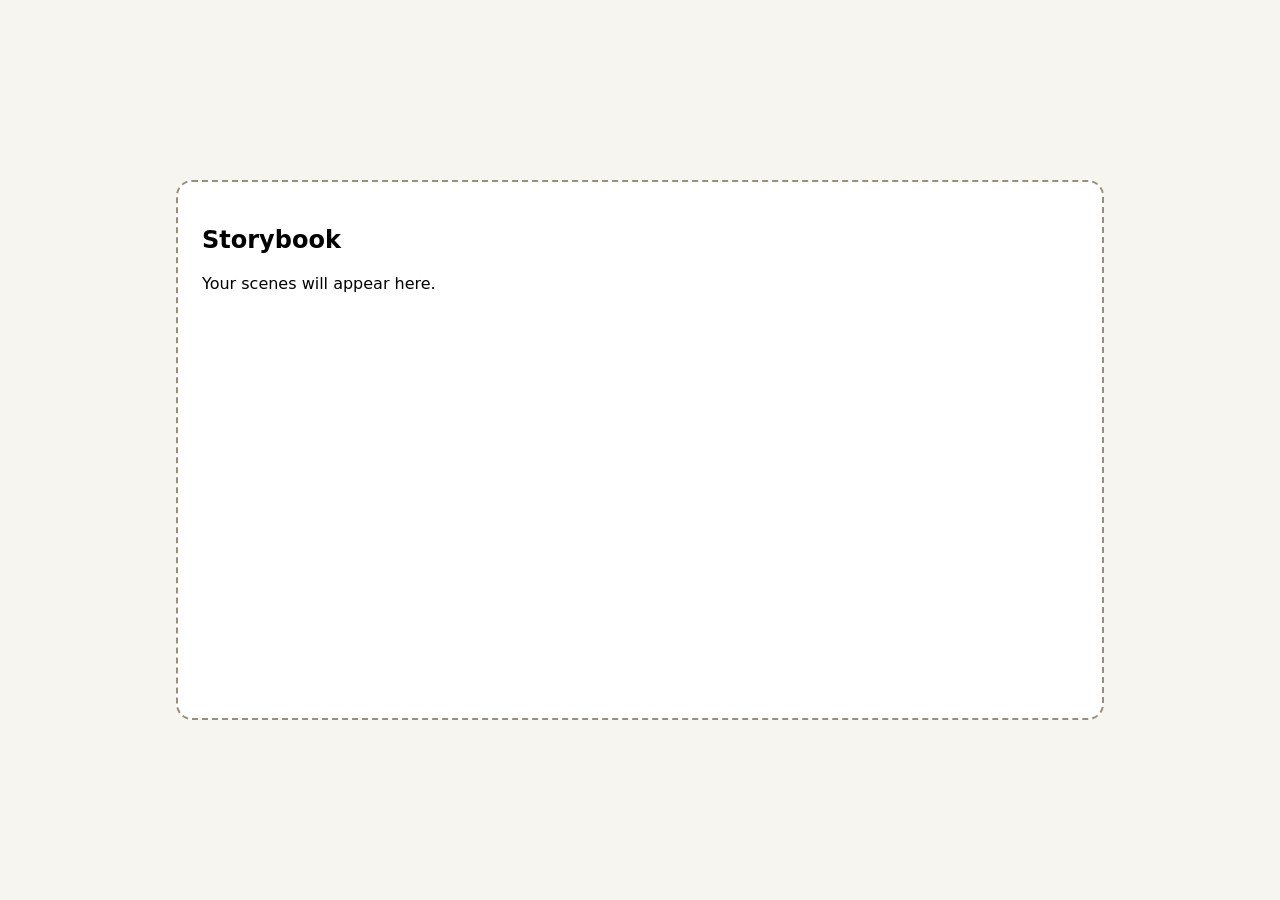
==== index.html @ 676d60b6 "Initialize minimal static storybook scaffold" ====
<!doctype html>
<html lang="en">
  <head>
    <meta charset="UTF-8" />
    <meta name="viewport" content="width=device-width, initial-scale=1.0" />
    <title>Storybook Experience</title>
    <link rel="stylesheet" href="styles.css" />
  </head>
  <body>
    <main>
      <section id="storybook-root" aria-label="Storybook experience root container"></section>
    </main>
    <script src="script.js" defer></script>
  </body>
</html>
---- styles.css ----
:root {
  color-scheme: light dark;
  font-family: "Inter", system-ui, -apple-system, sans-serif;
}

* {
  box-sizing: border-box;
}

body {
  margin: 0;
  min-height: 100vh;
  display: grid;
  place-items: center;
  background: #f7f5ef;
}

main {
  width: min(100%, 960px);
  padding: 1rem;
}

#storybook-root {
  min-height: 60vh;
  border: 2px dashed #9a8f7a;
  border-radius: 1rem;
  background: #fff;
  padding: 1.5rem;
}
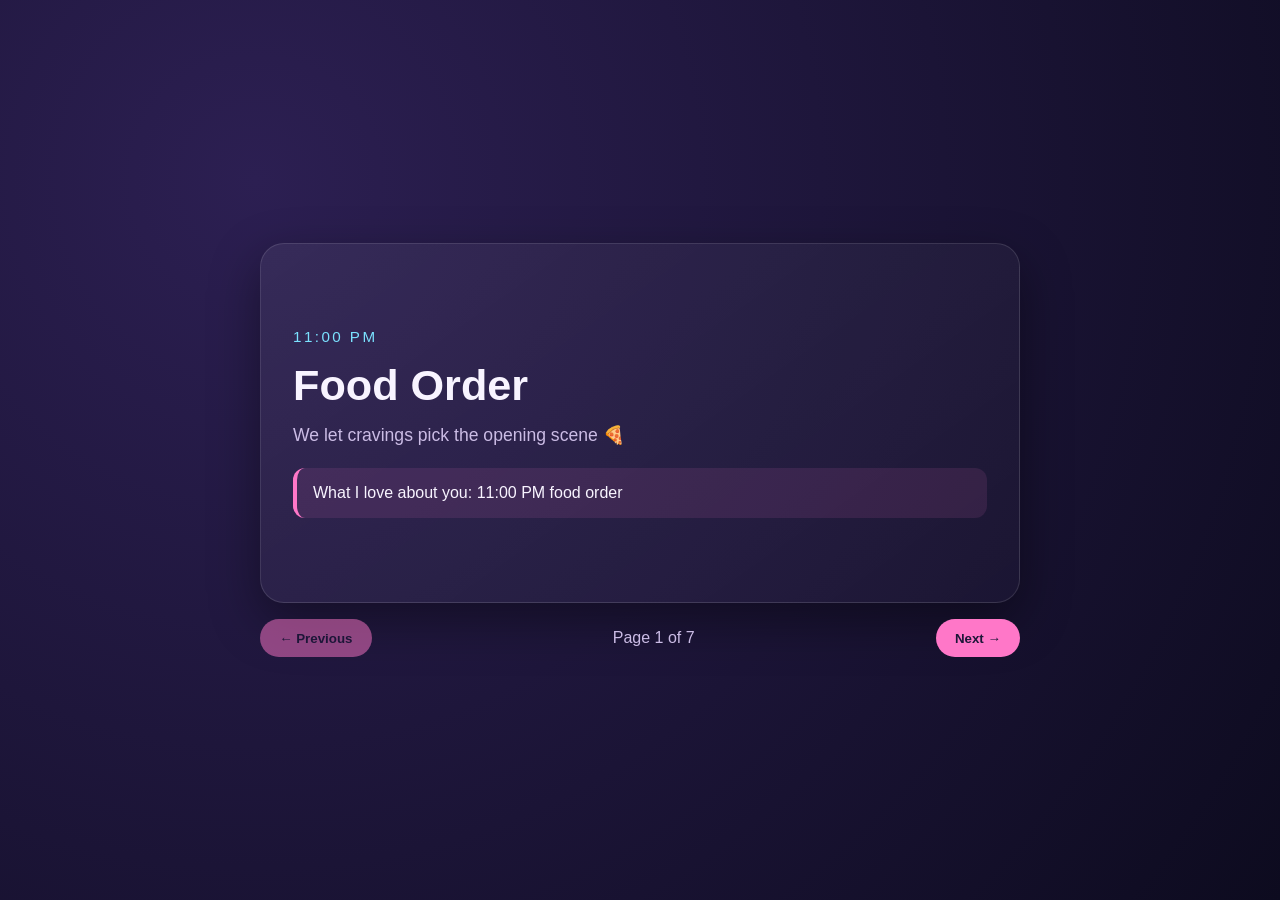
==== commit 5c8c6ca4: "Create dynamic multi-page date agenda flow" ====
--- a/index.html
+++ b/index.html
@@ -1,15 +1,21 @@
-<!doctype html>
+<!DOCTYPE html>
 <html lang="en">
   <head>
     <meta charset="UTF-8" />
     <meta name="viewport" content="width=device-width, initial-scale=1.0" />
-    <title>Storybook Experience</title>
+    <title>Magical Date Agenda</title>
     <link rel="stylesheet" href="styles.css" />
   </head>
   <body>
-    <main>
-      <section id="storybook-root" aria-label="Storybook experience root container"></section>
+    <main class="app">
+      <div id="page-container" class="page-container" aria-live="polite"></div>
+      <nav class="controls" aria-label="Page controls">
+        <button id="prev-btn" type="button">← Previous</button>
+        <span id="page-indicator"></span>
+        <button id="next-btn" type="button">Next →</button>
+      </nav>
     </main>
-    <script src="script.js" defer></script>
+
+    <script src="script.js"></script>
   </body>
 </html>
--- a/styles.css
+++ b/styles.css
@@ -1,6 +1,11 @@
 :root {
-  color-scheme: light dark;
-  font-family: "Inter", system-ui, -apple-system, sans-serif;
+  color-scheme: dark;
+  --bg: #0d0b1f;
+  --card: #1d1738;
+  --accent: #ff77c8;
+  --accent-2: #7be2ff;
+  --text: #f8f4ff;
+  --muted: #cbbce5;
 }
 
 * {
@@ -9,21 +14,87 @@
 
 body {
   margin: 0;
+  font-family: "Trebuchet MS", "Segoe UI", sans-serif;
+  background: radial-gradient(circle at 20% 20%, #2c1f52, var(--bg));
+  color: var(--text);
   min-height: 100vh;
   display: grid;
   place-items: center;
-  background: #f7f5ef;
 }
 
-main {
-  width: min(100%, 960px);
-  padding: 1rem;
+.app {
+  width: min(760px, 92vw);
 }
 
-#storybook-root {
-  min-height: 60vh;
-  border: 2px dashed #9a8f7a;
-  border-radius: 1rem;
-  background: #fff;
-  padding: 1.5rem;
+.page-container {
+  background: linear-gradient(145deg, rgba(255, 255, 255, 0.06), rgba(255, 255, 255, 0.02));
+  border: 1px solid rgba(255, 255, 255, 0.12);
+  border-radius: 24px;
+  padding: 2rem;
+  box-shadow: 0 18px 50px rgba(0, 0, 0, 0.4);
+  min-height: 360px;
+  display: flex;
+  flex-direction: column;
+  justify-content: center;
 }
+
+.time {
+  font-size: 0.95rem;
+  letter-spacing: 0.16em;
+  text-transform: uppercase;
+  color: var(--accent-2);
+  margin: 0 0 1rem;
+}
+
+.title {
+  font-size: clamp(1.8rem, 5vw, 2.7rem);
+  margin: 0;
+}
+
+.subtitle {
+  color: var(--muted);
+  margin: 0.9rem 0 1.4rem;
+  font-size: 1.1rem;
+}
+
+.love-line {
+  padding: 1rem;
+  border-left: 4px solid var(--accent);
+  background: rgba(255, 119, 200, 0.1);
+  border-radius: 12px;
+  margin: 0;
+}
+
+.cta {
+  margin-top: 1.8rem;
+  font-size: 1.4rem;
+  color: #ffd7f0;
+  font-weight: 700;
+}
+
+.controls {
+  margin-top: 1rem;
+  display: flex;
+  justify-content: space-between;
+  align-items: center;
+  gap: 0.75rem;
+}
+
+button {
+  border: 0;
+  border-radius: 999px;
+  background: var(--accent);
+  color: #1d1738;
+  font-weight: 700;
+  padding: 0.7rem 1.2rem;
+  cursor: pointer;
+}
+
+button:disabled {
+  opacity: 0.5;
+  cursor: not-allowed;
+}
+
+#page-indicator {
+  color: var(--muted);
+}
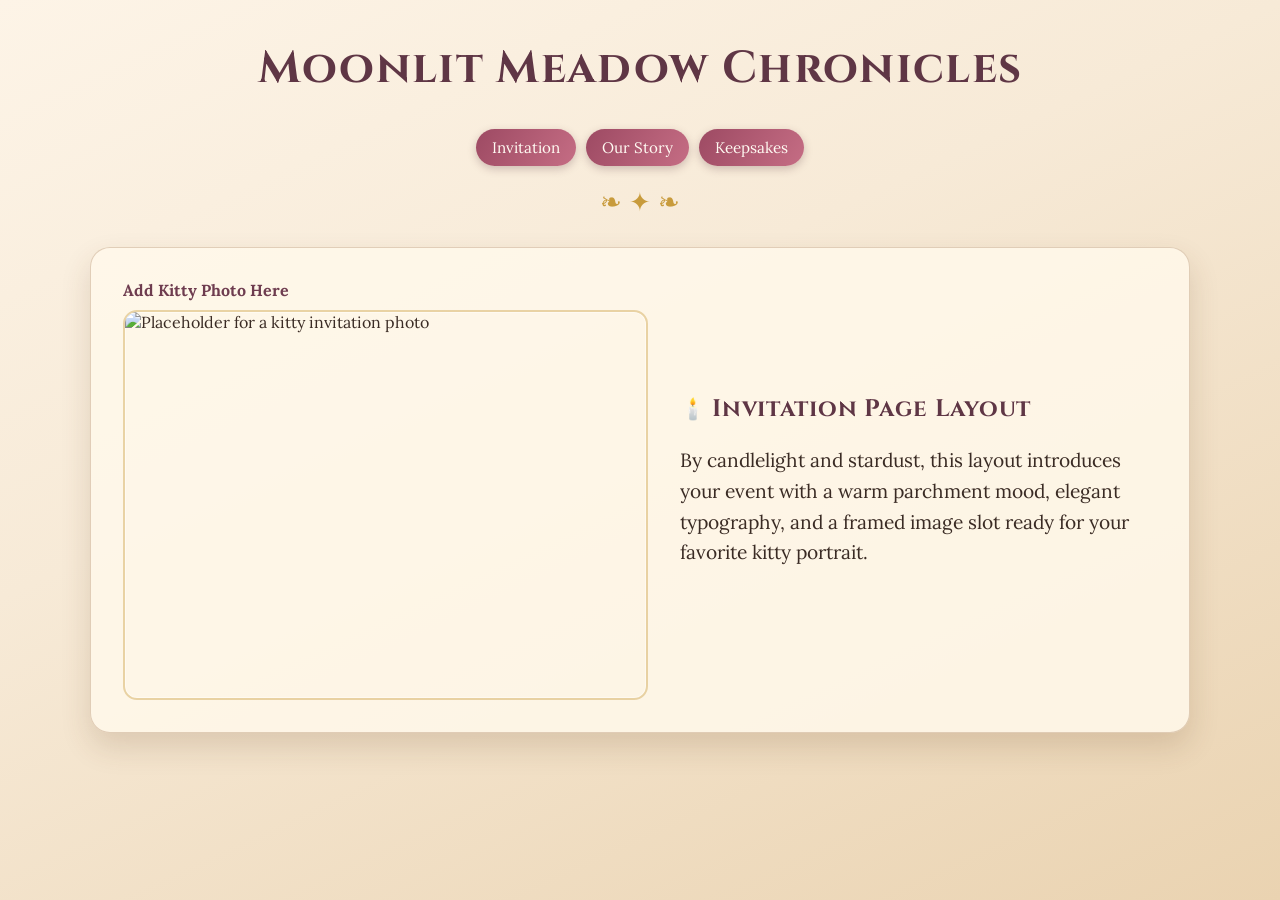
==== commit 56a2db5d: "Create fairytale responsive page layouts with image slots" ====
--- a/index.html
+++ b/index.html
@@ -1,21 +1,37 @@
-<!DOCTYPE html>
+<!doctype html>
 <html lang="en">
   <head>
     <meta charset="UTF-8" />
     <meta name="viewport" content="width=device-width, initial-scale=1.0" />
-    <title>Magical Date Agenda</title>
+    <title>Moonlit Meadow Date</title>
+    <link rel="preconnect" href="https://fonts.googleapis.com" />
+    <link rel="preconnect" href="https://fonts.gstatic.com" crossorigin />
+    <link href="https://fonts.googleapis.com/css2?family=Cinzel:wght@500;700&family=Lora:wght@400;600&display=swap" rel="stylesheet" />
     <link rel="stylesheet" href="styles.css" />
   </head>
   <body>
-    <main class="app">
-      <div id="page-container" class="page-container" aria-live="polite"></div>
-      <nav class="controls" aria-label="Page controls">
-        <button id="prev-btn" type="button">← Previous</button>
-        <span id="page-indicator"></span>
-        <button id="next-btn" type="button">Next →</button>
+    <main class="page-shell">
+      <h1 class="site-title">Moonlit Meadow Chronicles</h1>
+      <nav class="top-nav">
+        <a href="index.html">Invitation</a>
+        <a href="story.html">Our Story</a>
+        <a href="gallery.html">Keepsakes</a>
       </nav>
+      <div class="story-separator">❧ ✦ ❧</div>
+
+      <section class="layout-card">
+        <figure class="image-slot">
+          <figcaption class="image-label">Add Kitty Photo Here</figcaption>
+          <img src="images/kitty-invitation.jpg" alt="Placeholder for a kitty invitation photo" onerror="this.onerror=null; this.src='https://placehold.co/900x650/f5e5ca/7c4f2a?text=Add+Kitty+Photo+Here';" />
+        </figure>
+        <article class="layout-copy">
+          <h2><span class="decorative-icon">🕯️</span>Invitation Page Layout</h2>
+          <p>
+            By candlelight and stardust, this layout introduces your event with a warm parchment mood, elegant typography,
+            and a framed image slot ready for your favorite kitty portrait.
+          </p>
+        </article>
+      </section>
     </main>
-
-    <script src="script.js"></script>
   </body>
 </html>
--- a/styles.css
+++ b/styles.css
@@ -1,11 +1,11 @@
 :root {
-  color-scheme: dark;
-  --bg: #0d0b1f;
-  --card: #1d1738;
-  --accent: #ff77c8;
-  --accent-2: #7be2ff;
-  --text: #f8f4ff;
-  --muted: #cbbce5;
+  --parchment: #f7ead7;
+  --parchment-deep: #ead3b1;
+  --rose: #b05a72;
+  --ink: #3a2b24;
+  --gold: #c89b3c;
+  --card-bg: rgba(255, 248, 235, 0.86);
+  --shadow: 0 14px 30px rgba(93, 57, 24, 0.16);
 }
 
 * {
@@ -14,87 +14,121 @@
 
 body {
   margin: 0;
-  font-family: "Trebuchet MS", "Segoe UI", sans-serif;
-  background: radial-gradient(circle at 20% 20%, #2c1f52, var(--bg));
-  color: var(--text);
+  font-family: "Lora", Georgia, serif;
+  color: var(--ink);
+  background: linear-gradient(155deg, #fdf4e7 0%, var(--parchment) 40%, var(--parchment-deep) 100%);
   min-height: 100vh;
-  display: grid;
-  place-items: center;
 }
 
-.app {
-  width: min(760px, 92vw);
+.page-shell {
+  width: min(1100px, 92%);
+  margin: 0 auto;
+  padding: clamp(1rem, 3vw, 2.5rem) 0 3rem;
 }
 
-.page-container {
-  background: linear-gradient(145deg, rgba(255, 255, 255, 0.06), rgba(255, 255, 255, 0.02));
-  border: 1px solid rgba(255, 255, 255, 0.12);
-  border-radius: 24px;
-  padding: 2rem;
-  box-shadow: 0 18px 50px rgba(0, 0, 0, 0.4);
-  min-height: 360px;
-  display: flex;
-  flex-direction: column;
-  justify-content: center;
+.site-title,
+h1,
+h2 {
+  font-family: "Cinzel", "Times New Roman", serif;
+  letter-spacing: 0.03em;
+  color: #5f3645;
+  margin-top: 0;
 }
 
-.time {
-  font-size: 0.95rem;
-  letter-spacing: 0.16em;
-  text-transform: uppercase;
-  color: var(--accent-2);
-  margin: 0 0 1rem;
+.site-title {
+  font-size: clamp(1.7rem, 2vw + 1.2rem, 2.9rem);
+  text-align: center;
 }
 
-.title {
-  font-size: clamp(1.8rem, 5vw, 2.7rem);
+.top-nav {
+  display: flex;
+  justify-content: center;
+  flex-wrap: wrap;
+  gap: 0.65rem;
+  margin-bottom: 1.2rem;
+}
+
+.top-nav a {
+  text-decoration: none;
+  color: #fffaf2;
+  background: linear-gradient(120deg, #9d4a63, #c56d84);
+  padding: 0.55rem 1rem;
+  border-radius: 999px;
+  box-shadow: 0 3px 8px rgba(81, 38, 50, 0.25);
+  font-size: 0.95rem;
+}
+
+.story-separator {
+  text-align: center;
+  margin: 1rem auto 1.8rem;
+  color: var(--gold);
+  font-size: clamp(1.2rem, 2vw, 1.8rem);
+}
+
+.layout-card {
+  display: grid;
+  grid-template-columns: 1.1fr 1fr;
+  gap: clamp(1rem, 2.5vw, 2rem);
+  align-items: center;
+  background: var(--card-bg);
+  border: 1px solid rgba(156, 111, 69, 0.3);
+  border-radius: 20px;
+  box-shadow: var(--shadow);
+  padding: clamp(1rem, 2.5vw, 2rem);
+}
+
+.image-slot {
   margin: 0;
 }
 
-.subtitle {
-  color: var(--muted);
-  margin: 0.9rem 0 1.4rem;
-  font-size: 1.1rem;
+.image-label {
+  font-weight: 700;
+  margin-bottom: 0.65rem;
+  color: #6e3c4f;
 }
 
-.love-line {
-  padding: 1rem;
-  border-left: 4px solid var(--accent);
-  background: rgba(255, 119, 200, 0.1);
-  border-radius: 12px;
-  margin: 0;
+.image-slot img {
+  width: 100%;
+  height: clamp(200px, 34vw, 390px);
+  object-fit: cover;
+  border-radius: 14px;
+  border: 2px solid rgba(200, 155, 60, 0.4);
+  display: block;
+  box-shadow: inset 0 0 0 1px rgba(255, 255, 255, 0.4);
 }
 
-.cta {
-  margin-top: 1.8rem;
-  font-size: 1.4rem;
-  color: #ffd7f0;
-  font-weight: 700;
+.layout-copy p {
+  font-size: clamp(1rem, 0.6vw + 0.9rem, 1.2rem);
+  line-height: 1.6;
 }
 
-.controls {
-  margin-top: 1rem;
-  display: flex;
-  justify-content: space-between;
-  align-items: center;
-  gap: 0.75rem;
+.decorative-icon {
+  font-size: 1.3rem;
+  color: #a16751;
+  margin-right: 0.35rem;
 }
 
-button {
-  border: 0;
-  border-radius: 999px;
-  background: var(--accent);
-  color: #1d1738;
-  font-weight: 700;
-  padding: 0.7rem 1.2rem;
-  cursor: pointer;
+@media (max-width: 900px) {
+  .layout-card {
+    grid-template-columns: 1fr;
+  }
+
+  .image-slot img {
+    height: clamp(220px, 52vw, 360px);
+  }
 }
 
-button:disabled {
-  opacity: 0.5;
-  cursor: not-allowed;
+@media (max-width: 560px) {
+  .top-nav a {
+    width: 100%;
+    text-align: center;
+  }
+
+  .layout-card {
+    padding: 1rem;
+  }
+
+  .image-slot img {
+    height: clamp(180px, 58vw, 280px);
+  }
 }
-
-#page-indicator {
-  color: var(--muted);
-}
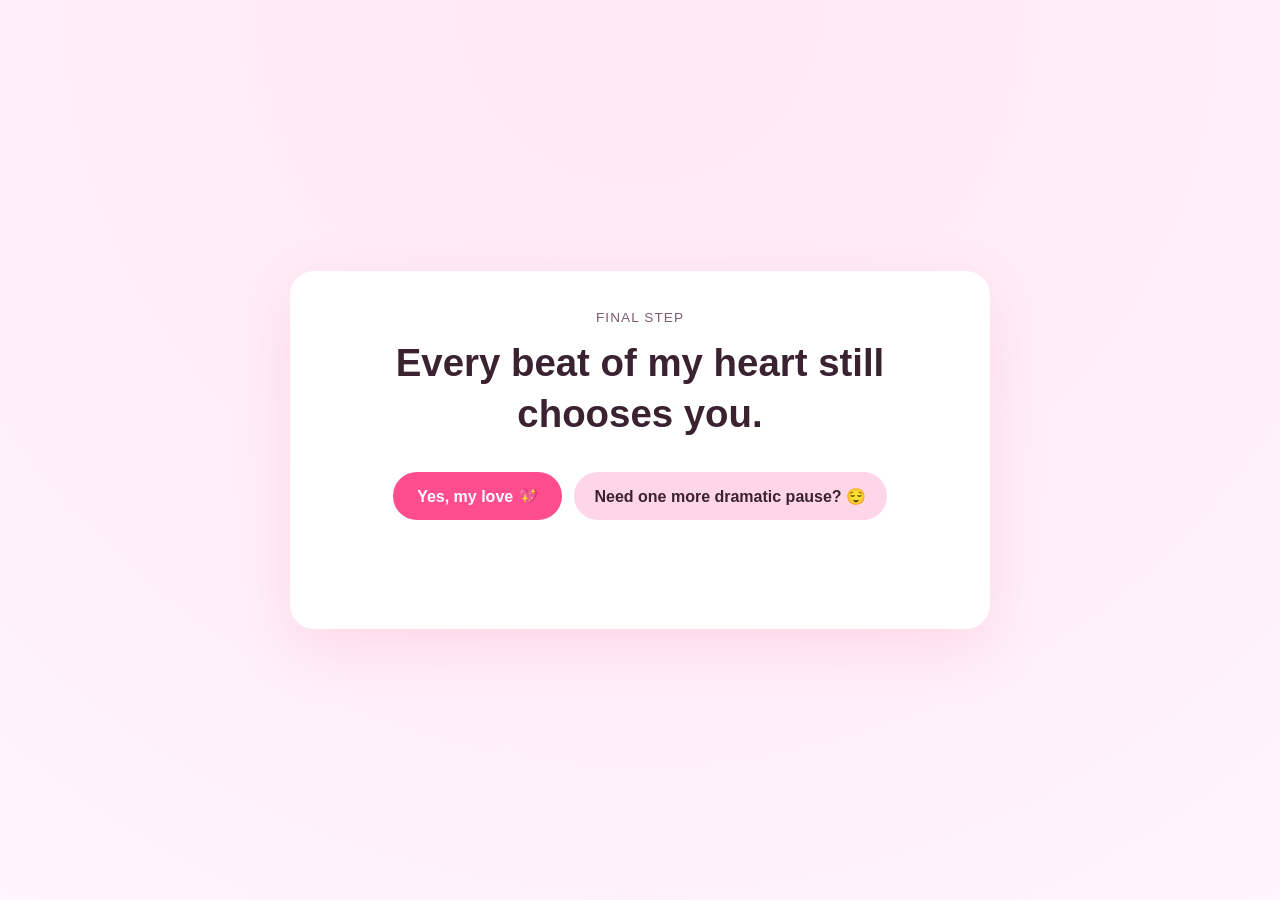
==== commit d78bce0f: "Create configurable romantic finale page with celebration effects" ====
--- a/index.html
+++ b/index.html
@@ -3,35 +3,244 @@
   <head>
     <meta charset="UTF-8" />
     <meta name="viewport" content="width=device-width, initial-scale=1.0" />
-    <title>Moonlit Meadow Date</title>
-    <link rel="preconnect" href="https://fonts.googleapis.com" />
-    <link rel="preconnect" href="https://fonts.gstatic.com" crossorigin />
-    <link href="https://fonts.googleapis.com/css2?family=Cinzel:wght@500;700&family=Lora:wght@400;600&display=swap" rel="stylesheet" />
-    <link rel="stylesheet" href="styles.css" />
+    <title>Our Final Page</title>
+    <style>
+      :root {
+        color-scheme: light;
+        --bg: #fff5fb;
+        --card: #ffffff;
+        --text: #3a2230;
+        --muted: #7d5c70;
+        --primary: #ff4d8d;
+        --secondary: #ffd6e8;
+      }
+
+      * {
+        box-sizing: border-box;
+      }
+
+      body {
+        margin: 0;
+        min-height: 100vh;
+        display: grid;
+        place-items: center;
+        font-family: "Poppins", "Segoe UI", sans-serif;
+        background: radial-gradient(circle at top, #ffe7f4, var(--bg));
+        color: var(--text);
+        overflow: hidden;
+      }
+
+      .stage {
+        width: min(700px, calc(100vw - 2rem));
+        background: var(--card);
+        border-radius: 24px;
+        padding: 2.4rem;
+        text-align: center;
+        box-shadow: 0 20px 60px rgba(255, 77, 141, 0.15);
+        position: relative;
+        z-index: 2;
+      }
+
+      .eyebrow {
+        margin: 0;
+        color: var(--muted);
+        letter-spacing: 0.08em;
+        font-size: 0.85rem;
+        text-transform: uppercase;
+      }
+
+      h1 {
+        margin: 0.75rem 0 0;
+        font-size: clamp(1.6rem, 3vw, 2.4rem);
+        line-height: 1.35;
+      }
+
+      .actions {
+        margin-top: 2rem;
+        display: flex;
+        flex-wrap: wrap;
+        justify-content: center;
+        gap: 0.75rem;
+      }
+
+      button {
+        border: none;
+        border-radius: 999px;
+        cursor: pointer;
+        font: inherit;
+        transition: transform 0.15s ease, filter 0.2s ease;
+      }
+
+      .cta {
+        background: var(--primary);
+        color: #fff;
+        padding: 0.9rem 1.5rem;
+        font-weight: 700;
+      }
+
+      .alt {
+        background: var(--secondary);
+        color: var(--text);
+        padding: 0.9rem 1.3rem;
+        font-weight: 600;
+      }
+
+      button:hover {
+        transform: translateY(-1px);
+        filter: brightness(1.02);
+      }
+
+      .celebration {
+        margin-top: 1.4rem;
+        min-height: 2rem;
+        color: #d3276d;
+        font-weight: 600;
+      }
+
+      .heart {
+        position: fixed;
+        bottom: -20px;
+        font-size: 1.25rem;
+        opacity: 0;
+        animation: floatUp linear forwards;
+        z-index: 1;
+      }
+
+      @keyframes floatUp {
+        0% {
+          transform: translateY(0) scale(0.7);
+          opacity: 0;
+        }
+        10% {
+          opacity: 1;
+        }
+        100% {
+          transform: translateY(-115vh) scale(1.2);
+          opacity: 0;
+        }
+      }
+
+      canvas#confetti {
+        position: fixed;
+        inset: 0;
+        pointer-events: none;
+        z-index: 0;
+      }
+    </style>
   </head>
   <body>
-    <main class="page-shell">
-      <h1 class="site-title">Moonlit Meadow Chronicles</h1>
-      <nav class="top-nav">
-        <a href="index.html">Invitation</a>
-        <a href="story.html">Our Story</a>
-        <a href="gallery.html">Keepsakes</a>
-      </nav>
-      <div class="story-separator">❧ ✦ ❧</div>
-
-      <section class="layout-card">
-        <figure class="image-slot">
-          <figcaption class="image-label">Add Kitty Photo Here</figcaption>
-          <img src="images/kitty-invitation.jpg" alt="Placeholder for a kitty invitation photo" onerror="this.onerror=null; this.src='https://placehold.co/900x650/f5e5ca/7c4f2a?text=Add+Kitty+Photo+Here';" />
-        </figure>
-        <article class="layout-copy">
-          <h2><span class="decorative-icon">🕯️</span>Invitation Page Layout</h2>
-          <p>
-            By candlelight and stardust, this layout introduces your event with a warm parchment mood, elegant typography,
-            and a framed image slot ready for your favorite kitty portrait.
-          </p>
-        </article>
+    <canvas id="confetti"></canvas>
+
+    <main class="stage">
+      <p class="eyebrow" id="eyebrow"></p>
+      <h1 id="oneLiner"></h1>
+
+      <section class="actions">
+        <button id="primaryBtn" class="cta" type="button"></button>
+        <button id="secondaryBtn" class="alt" type="button"></button>
       </section>
+
+      <p id="successNote" class="celebration" aria-live="polite"></p>
     </main>
+
+    <script>
+      const pageContent = {
+        eyebrow: "Final Step",
+        oneLiner: "Every beat of my heart still chooses you.",
+        primaryCTA: "Yes, my love 💖",
+        secondaryCTA: "Need one more dramatic pause? 😌",
+        successPrimary: "You said yes! Cue the sparkles, kisses, and our forever chapter ✨",
+        successSecondary: "Okay, dramatic pause activated... but my heart still says it's you 💞",
+        hearts: ["💖", "💕", "💘", "💓", "💗"],
+      };
+
+      const ui = {
+        eyebrow: document.getElementById("eyebrow"),
+        oneLiner: document.getElementById("oneLiner"),
+        primaryBtn: document.getElementById("primaryBtn"),
+        secondaryBtn: document.getElementById("secondaryBtn"),
+        successNote: document.getElementById("successNote"),
+      };
+
+      ui.eyebrow.textContent = pageContent.eyebrow;
+      ui.oneLiner.textContent = pageContent.oneLiner;
+      ui.primaryBtn.textContent = pageContent.primaryCTA;
+      ui.secondaryBtn.textContent = pageContent.secondaryCTA;
+
+      function burstHearts(amount = 22) {
+        for (let i = 0; i < amount; i += 1) {
+          const heart = document.createElement("span");
+          heart.className = "heart";
+          heart.textContent =
+            pageContent.hearts[Math.floor(Math.random() * pageContent.hearts.length)];
+          heart.style.left = `${Math.random() * 100}vw`;
+          heart.style.animationDuration = `${2 + Math.random() * 2}s`;
+          heart.style.animationDelay = `${Math.random() * 0.3}s`;
+          document.body.appendChild(heart);
+          setTimeout(() => heart.remove(), 4200);
+        }
+      }
+
+      const confettiCanvas = document.getElementById("confetti");
+      const ctx = confettiCanvas.getContext("2d");
+
+      function launchConfetti() {
+        confettiCanvas.width = window.innerWidth;
+        confettiCanvas.height = window.innerHeight;
+
+        const particles = Array.from({ length: 160 }, () => ({
+          x: Math.random() * confettiCanvas.width,
+          y: Math.random() * -confettiCanvas.height,
+          size: 4 + Math.random() * 5,
+          speedY: 2 + Math.random() * 4,
+          speedX: -1 + Math.random() * 2,
+          color: ["#ff4d8d", "#ffd166", "#64dfdf", "#b388ff"][Math.floor(Math.random() * 4)],
+          tilt: Math.random() * 10,
+        }));
+
+        const duration = 1800;
+        const start = performance.now();
+
+        function frame(now) {
+          ctx.clearRect(0, 0, confettiCanvas.width, confettiCanvas.height);
+
+          particles.forEach((p) => {
+            p.x += p.speedX;
+            p.y += p.speedY;
+            p.tilt += 0.15;
+
+            ctx.fillStyle = p.color;
+            ctx.fillRect(p.x + Math.sin(p.tilt), p.y, p.size, p.size * 0.6);
+          });
+
+          if (now - start < duration) {
+            requestAnimationFrame(frame);
+          } else {
+            ctx.clearRect(0, 0, confettiCanvas.width, confettiCanvas.height);
+          }
+        }
+
+        requestAnimationFrame(frame);
+      }
+
+      function celebrate(note) {
+        ui.successNote.textContent = note;
+        burstHearts();
+        launchConfetti();
+      }
+
+      ui.primaryBtn.addEventListener("click", () => {
+        celebrate(pageContent.successPrimary);
+      });
+
+      ui.secondaryBtn.addEventListener("click", () => {
+        celebrate(pageContent.successSecondary);
+      });
+
+      window.addEventListener("resize", () => {
+        confettiCanvas.width = window.innerWidth;
+        confettiCanvas.height = window.innerHeight;
+      });
+    </script>
   </body>
 </html>
